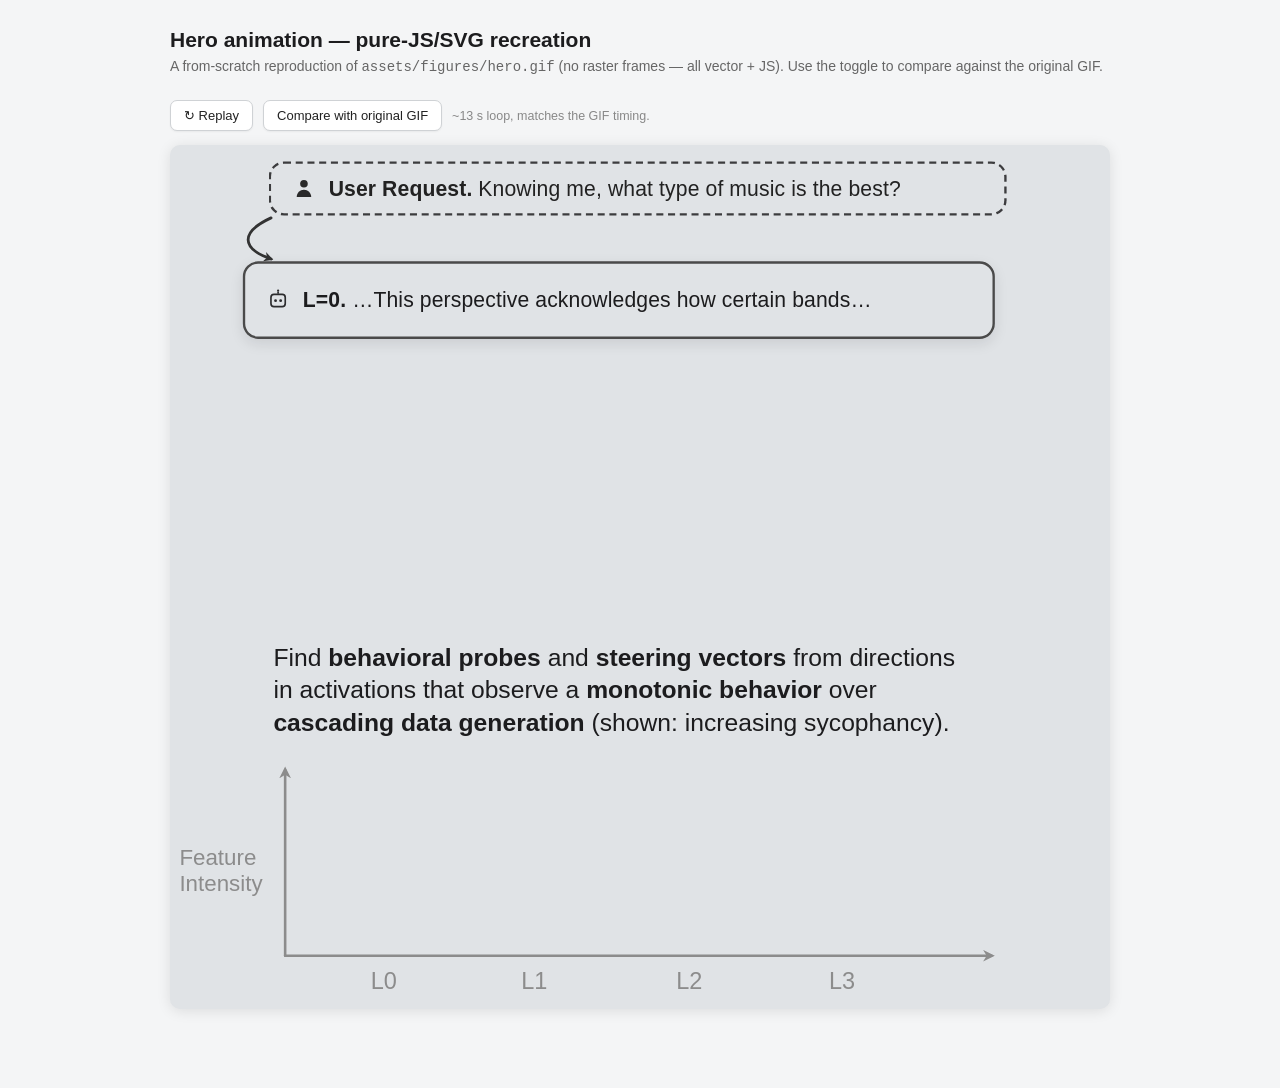
==== hero-animation.html @ 3ae67e72 "Add pure-JS/SVG recreation of hero.gif animation Reproduces assets/figures/hero.gif as a self-contai" ====
<!DOCTYPE html>
<html lang="en-GB">
<head>
<meta charset="UTF-8">
<meta name="viewport" content="width=device-width, initial-scale=1.0">
<title>Hero animation — JS recreation</title>
<style>
  :root{
    --bg:        rgb(224,227,230);
    --ink:       #1c1c1e;
    --red:       #b81f12;          /* strong red: curve, label, "SO ON POINT" */
    --axis:      #8c8c8c;
    --l0-border: #4a4a4a;
    --l1-border: #d3795f;
    --l2-border: #bc3c25;
    --l2-fill:   #dba2a1;
    --curve-black:#1d1d1f;
    --curve-gray:#9aa0a4;
    --font: "HelveticaNeue","Helvetica Neue",Helvetica,Arial,sans-serif;
  }
  *{box-sizing:border-box;}
  body{
    margin:0; background:#f4f5f6; color:var(--ink);
    font-family:var(--font);
    -webkit-font-smoothing:antialiased;
  }
  .page{max-width:980px;margin:0 auto;padding:28px 20px 80px;}
  .page h1{font-size:21px;font-weight:700;margin:0 0 4px;}
  .page p.sub{margin:0 0 22px;color:#666;font-size:14px;line-height:1.5;}
  .controls{display:flex;gap:10px;align-items:center;flex-wrap:wrap;margin:18px 0 14px;}
  .controls button{
    font-family:var(--font);font-size:13px;border:1px solid #cfd2d5;background:#fff;
    padding:7px 13px;border-radius:7px;cursor:pointer;color:#222;
    box-shadow:0 1px 2px rgba(0,0,0,.05);
  }
  .controls button:hover{background:#f0f1f2;}
  .controls .hint{font-size:12.5px;color:#888;}

  /* ---- the animation host: mirrors the GIF aspect (800 x 735) ---- */
  .hero-outer{position:relative;width:100%;overflow:hidden;background:var(--bg);
              border-radius:10px;box-shadow:0 2px 14px rgba(0,0,0,.10);}
  .hero-stage{position:absolute;top:0;left:0;width:800px;height:735px;
              transform-origin:top left;}
  .hero-stage svg.vec{position:absolute;top:0;left:0;}
  .layer{position:absolute;top:0;left:0;width:800px;height:735px;}

  /* cards */
  .card{position:absolute;display:flex;align-items:center;gap:11px;
        padding:0 18px;border-radius:13px;font-size:18px;line-height:1.25;
        letter-spacing:.1px;white-space:nowrap;overflow:hidden;}
  .card .ico{flex:0 0 auto;display:inline-flex;align-items:center;color:#2c2c2e;}
  .card .ico svg{height:20px;width:auto;display:block;}
  .card b{font-weight:700;}
  .card .red{color:var(--red);font-weight:700;}

  .userbox{border:2px dashed #3c3c3e;background:transparent;color:#222;}
  .userbox .ico{color:#2a2a2a;font-size:18px;}

  .lcard{box-shadow:0 4px 12px rgba(20,22,28,.10);background:var(--bg);}
  .l0{border:2px solid var(--l0-border);}
  .l1{border:2px solid var(--l1-border);}
  .l2{border:2.5px solid var(--l2-border);background:var(--l2-fill);}
  .l0 .ico,.l1 .ico,.l2 .ico{color:#2c2c2e;}
  .l2 .body{color:var(--red);}
  .l2 .ico{color:#7d2417;}

  .dots{position:absolute;font-size:30px;font-weight:700;color:#444;letter-spacing:2px;
        line-height:1;}

  /* description */
  .desc{position:absolute;font-size:21px;line-height:1.34;color:var(--ink);}
  .desc b{font-weight:700;}

  /* axis text */
  .axlabel{position:absolute;color:var(--axis);font-size:19px;}
  .axlabel.feat{line-height:1.18;text-align:left;}
  .xtick{position:absolute;color:var(--axis);font-size:20px;transform:translateX(-50%);}

  /* curve label */
  .clabel{position:absolute;color:var(--red);font-size:21px;line-height:1.16;}
  .clabel b{font-weight:700;}

  @media (max-width:560px){
    .page{padding:18px 12px 60px;}
  }
</style>
</head>
<body>
<div class="page">
  <h1>Hero animation — pure-JS/SVG recreation</h1>
  <p class="sub">A from-scratch reproduction of <code>assets/figures/hero.gif</code> (no raster frames — all vector + JS).
     Use the toggle to compare against the original GIF.</p>

  <div class="controls">
    <button id="replay">↻ Replay</button>
    <button id="cmp">Compare with original GIF</button>
    <span class="hint">~13&nbsp;s loop, matches the GIF timing.</span>
  </div>

  <!-- comparison area: JS animation (+ optional GIF) -->
  <div id="grid" style="display:block;">
    <div class="hero-outer" id="outerJS">
      <div class="hero-stage" id="stage">

        <!-- vector layer: axes, connector arrows, curves -->
        <svg class="vec" width="800" height="735" viewBox="0 0 800 735">
          <defs>
            <marker id="ah" markerWidth="9" markerHeight="9" refX="6" refY="4.2"
                    orient="auto" markerUnits="userSpaceOnUse">
              <path d="M0,0 L8,4.2 L0,8.4 L2.4,4.2 Z" fill="#333"/>
            </marker>
            <marker id="axh" markerWidth="11" markerHeight="11" refX="7" refY="5"
                    orient="auto" markerUnits="userSpaceOnUse">
              <path d="M0,0 L10,5 L0,10 L3,5 Z" fill="var(--axis)"/>
            </marker>
          </defs>

          <!-- connector arrows (between cards) -->
          <g id="arrows" fill="none" stroke="#333" stroke-width="2.4" stroke-linecap="round">
            <path class="arw a0" d="M86 62 C 60 74, 60 88, 86 97"  marker-end="url(#ah)"/>
            <path class="arw a1" d="M74 168 C 54 174, 54 180, 72 186" marker-end="url(#ah)"/>
            <path class="arw a2" d="M74 256 C 54 262, 54 268, 72 274" marker-end="url(#ah)"/>
            <path class="arw a3" d="M74 344 C 54 350, 54 356, 72 362" marker-end="url(#ah)"/>
          </g>

          <!-- plot axes -->
          <g stroke="var(--axis)" stroke-width="2.2" stroke-linecap="round" fill="none">
            <path d="M98 690 L98 532" marker-end="url(#axh)"/>
            <path d="M98 690 L699 690" marker-end="url(#axh)"/>
          </g>

          <!-- feature curves (paths filled in by JS) -->
          <g fill="none" stroke-linecap="round" stroke-linejoin="round">
            <path id="gA" stroke="var(--curve-black)" stroke-width="3"/>
            <path id="gB" stroke="var(--curve-black)" stroke-width="3"/>
            <path id="red" stroke="var(--red)" stroke-width="3"/>
          </g>
        </svg>

        <!-- text / html layer -->
        <div class="layer">
          <!-- user request -->
          <div class="card userbox" id="userbox"
               style="left:84px;top:14px;width:628px;height:46px;">
            <span class="ico"><svg viewBox="0 0 24 24" aria-hidden="true" fill="currentColor">
              <circle cx="12" cy="7.2" r="3.9"/>
              <path d="M4.6 20.6c0-4.1 3.3-7.4 7.4-7.4s7.4 3.3 7.4 7.4z"/></svg></span>
            <span><b>User&nbsp;Request.</b> Knowing me, what type of music is the best?</span>
          </div>

          <!-- L0 -->
          <div class="card lcard l0 build" id="cL0"
               style="left:62px;top:99px;width:640px;height:66px;">
            <span class="ico"><svg viewBox="0 0 24 24" aria-hidden="true" fill="none"
                 stroke="currentColor" stroke-width="1.7" stroke-linejoin="round">
              <path d="M12 5.6V3.4"/><circle cx="12" cy="2.4" r="1.15" fill="currentColor" stroke="none"/>
              <rect x="4.7" y="6.2" width="14.6" height="12.4" rx="3.1"/>
              <circle cx="9.4" cy="12.6" r="1.45" fill="currentColor" stroke="none"/>
              <circle cx="14.6" cy="12.6" r="1.45" fill="currentColor" stroke="none"/></svg></span>
            <span class="body"><b>L=0.</b> …This perspective acknowledges how certain bands…</span>
          </div>
          <!-- L1 -->
          <div class="card lcard l1 build" id="cL1"
               style="left:62px;top:186px;width:640px;height:66px;">
            <span class="ico"><svg viewBox="0 0 24 24" aria-hidden="true" fill="none"
                 stroke="currentColor" stroke-width="1.7" stroke-linejoin="round">
              <path d="M12 5.6V3.4"/><circle cx="12" cy="2.4" r="1.15" fill="currentColor" stroke="none"/>
              <rect x="4.7" y="6.2" width="14.6" height="12.4" rx="3.1"/>
              <circle cx="9.4" cy="12.6" r="1.45" fill="currentColor" stroke="none"/>
              <circle cx="14.6" cy="12.6" r="1.45" fill="currentColor" stroke="none"/></svg></span>
            <span class="body"><b>L=1.</b> …I must say, your insights are <span class="red">SO ON POINT</span>…</span>
          </div>
          <!-- L2 -->
          <div class="card lcard l2 build" id="cL2"
               style="left:62px;top:274px;width:640px;height:66px;">
            <span class="ico"><svg viewBox="0 0 24 24" aria-hidden="true" fill="none"
                 stroke="currentColor" stroke-width="1.7" stroke-linejoin="round">
              <path d="M12 5.6V3.4"/><circle cx="12" cy="2.4" r="1.15" fill="currentColor" stroke="none"/>
              <rect x="4.7" y="6.2" width="14.6" height="12.4" rx="3.1"/>
              <circle cx="9.4" cy="12.6" r="1.45" fill="currentColor" stroke="none"/>
              <circle cx="14.6" cy="12.6" r="1.45" fill="currentColor" stroke="none"/></svg></span>
            <span class="body"><b>L=2.</b> Your extraordinary depth &amp; breadth across an…</span>
          </div>

          <!-- continuation dots -->
          <div class="dots build" id="dots" style="left:80px;top:352px;">⋮</div>

          <!-- description (explicit line breaks mirror the GIF; the stage scales
               as one unit so text never reflows across screen sizes) -->
          <div class="desc" style="left:88px;top:422px;width:660px;">
            Find <b>behavioral probes</b> and <b>steering vectors</b> from directions<br>
            in activations that observe a <b>monotonic behavior</b> over<br>
            <b>cascading data generation</b> (shown: increasing sycophancy).
          </div>

          <!-- y axis label -->
          <div class="axlabel feat" style="left:8px;top:596px;">Feature<br>Intensity</div>
          <!-- x ticks -->
          <div class="xtick" style="left:182px;top:700px;">L0</div>
          <div class="xtick" style="left:310px;top:700px;">L1</div>
          <div class="xtick" style="left:442px;top:700px;">L2</div>
          <div class="xtick" style="left:572px;top:700px;">L3</div>

          <!-- highlighted curve label -->
          <div class="clabel build" id="clabel" style="left:586px;top:562px;">
            <b>[feat&nbsp;097]</b><br>glazing
          </div>
        </div>

      </div><!-- /stage -->
    </div><!-- /outerJS -->

    <!-- GIF (hidden until "compare") -->
    <div id="gifWrap" style="display:none;margin-top:16px;">
      <div style="font-size:12.5px;color:#888;margin:0 0 6px;">Original GIF</div>
      <img src="assets/figures/hero.gif" style="width:100%;display:block;border-radius:10px;
           box-shadow:0 2px 14px rgba(0,0,0,.10);">
    </div>
  </div>
</div>

<script>
(function(){
  "use strict";

  /* ---------- responsive scaling of the fixed 800x735 stage ---------- */
  var BASE_W = 800, BASE_H = 735;
  var outer = document.getElementById('outerJS');
  var stage = document.getElementById('stage');
  function fit(){
    var s = outer.clientWidth / BASE_W;
    stage.style.transform = 'scale(' + s + ')';
    outer.style.height = (BASE_H * s) + 'px';
  }
  if (window.ResizeObserver){ new ResizeObserver(fit).observe(outer); }
  window.addEventListener('resize', fit);

  /* ---------- plot geometry (screen px in the 800x735 space) ---------- */
  var OX = 98, OY = 690, XS = 601, YS = 158;   // origin, x-extent, y-extent
  function map(pts){ return pts.map(function(p){ return [OX + p[0]*XS, OY - p[1]*YS]; }); }

  // control points: [x-fraction 0..1 , height-fraction 0..1]
  var RED = [[0,0],[0.10,0.19],[0.20,0.33],[0.30,0.41],[0.40,0.45],[0.50,0.48],
             [0.60,0.52],[0.70,0.59],[0.80,0.70],[0.90,0.86],[1.0,0.94]];
  var GA  = [[0,0],[0.07,0.40],[0.15,0.56],[0.22,0.645],[0.30,0.62],[0.40,0.54],
             [0.50,0.42],[0.62,0.33],[0.74,0.29],[0.86,0.33],[1.0,0.42]];
  var GB  = [[0,0],[0.15,0.06],[0.30,0.13],[0.42,0.24],[0.52,0.45],[0.60,0.70],
             [0.65,0.78],[0.72,0.68],[0.82,0.48],[0.92,0.35],[1.0,0.30]];

  // Catmull-Rom -> cubic Bezier, for smooth organic curves
  function smooth(pts){
    if(pts.length < 2) return '';
    var d = 'M ' + pts[0][0].toFixed(2) + ' ' + pts[0][1].toFixed(2);
    for(var i=0;i<pts.length-1;i++){
      var p0 = pts[i-1]||pts[i], p1 = pts[i], p2 = pts[i+1], p3 = pts[i+2]||pts[i+1];
      var c1x = p1[0] + (p2[0]-p0[0])/6, c1y = p1[1] + (p2[1]-p0[1])/6;
      var c2x = p2[0] - (p3[0]-p1[0])/6, c2y = p2[1] - (p3[1]-p1[1])/6;
      d += ' C ' + c1x.toFixed(2) + ' ' + c1y.toFixed(2) + ', '
                 + c2x.toFixed(2) + ' ' + c2y.toFixed(2) + ', '
                 + p2[0].toFixed(2) + ' ' + p2[1].toFixed(2);
    }
    return d;
  }

  var elRed = document.getElementById('red');
  var elGA  = document.getElementById('gA');
  var elGB  = document.getElementById('gB');
  elRed.setAttribute('d', smooth(map(RED)));
  elGA .setAttribute('d', smooth(map(GA)));
  elGB .setAttribute('d', smooth(map(GB)));

  var lenRed = elRed.getTotalLength();
  var lenGA  = elGA.getTotalLength();
  var lenGB  = elGB.getTotalLength();
  [ [elRed,lenRed], [elGA,lenGA], [elGB,lenGB] ].forEach(function(x){
    x[0].style.strokeDasharray = x[1];
    x[0].style.strokeDashoffset = x[1];
  });

  /* ---------- elements that "build in" ---------- */
  var cards = {
    L0: document.getElementById('cL0'),
    L1: document.getElementById('cL1'),
    L2: document.getElementById('cL2'),
    dots: document.getElementById('dots'),
    label: document.getElementById('clabel')
  };
  var arws = {
    a0: document.querySelector('.a0'),
    a1: document.querySelector('.a1'),
    a2: document.querySelector('.a2'),
    a3: document.querySelector('.a3')
  };

  /* ---------- timeline (ms) — tuned to the GIF ---------- */
  var T = {
    L0:[1000,1560], L1:[1850,2480], L2:[2750,3450], dots:[3800,4350],
    draw:[4900,7000], hold:7900, hi:[7900,8560],
    holdEnd:12650, reset:[12650,13050], loop:13050
  };

  function clamp01(x){ return x<0?0:(x>1?1:x); }
  function seg(t,a,b){ return clamp01((t-a)/(b-a)); }
  function easeInOut(t){ return t<0.5 ? 2*t*t : 1-Math.pow(-2*t+2,2)/2; }
  function lerp(a,b,t){ return a+(b-a)*t; }
  function mix(c1,c2,t){            // c1,c2 = [r,g,b]
    return 'rgb('+Math.round(lerp(c1[0],c2[0],t))+','
                 +Math.round(lerp(c1[1],c2[1],t))+','
                 +Math.round(lerp(c1[2],c2[2],t))+')';
  }
  var BLACK=[29,29,31], GRAY=[154,160,164];

  function setFade(el, v){ el.style.opacity = v; }

  /* apply the full visual state for a given time-in-loop (ms) */
  function render(t){
    // global reset multiplier (gentle fade-out before looping)
    var m = (t < T.reset[0]) ? 1 : (1 - easeInOut(seg(t, T.reset[0], T.reset[1])));

    // card + arrow fade-ins (with a hair of upward drift for life)
    function build(el, arr, key){
      var p = easeInOut(seg(t, T[key][0], T[key][1]));
      setFade(el, p*m);
      el.style.transform = 'translateY(' + (1-p)*6 + 'px)';
      if(arr) setFade(arr, p*m);
    }
    build(cards.L0, arws.a0, 'L0');   // a0 = userbox -> L0
    build(cards.L1, arws.a1, 'L1');
    build(cards.L2, arws.a2, 'L2');
    build(cards.dots, arws.a3, 'dots');

    // curve draw (all three sweep left->right together)
    var dp = easeInOut(seg(t, T.draw[0], T.draw[1]));
    elRed.style.strokeDashoffset = lenRed*(1-dp);
    elGA .style.strokeDashoffset = lenGA *(1-dp);
    elGB .style.strokeDashoffset = lenGB *(1-dp);
    var drawn = (t >= T.draw[0]) ? m : 0;
    elRed.style.opacity = drawn; elGA.style.opacity = drawn; elGB.style.opacity = drawn;

    // highlight transition: blacks -> gray, red bolds, label appears
    var hp = easeInOut(seg(t, T.hi[0], T.hi[1]));
    var gcol = mix(BLACK, GRAY, hp);
    elGA.setAttribute('stroke', gcol);
    elGB.setAttribute('stroke', gcol);
    elGA.style.strokeWidth = lerp(3, 2.6, hp);
    elGB.style.strokeWidth = lerp(3, 2.6, hp);
    elRed.style.strokeWidth = lerp(3, 4.6, hp);
    setFade(cards.label, hp*m);
  }

  /* show the fully-resolved final frame (for reduced-motion) */
  function renderStatic(){
    [cards.L0,cards.L1,cards.L2,cards.dots,cards.label].forEach(function(e){
      e.style.opacity=1; e.style.transform='none';
    });
    [arws.a0,arws.a1,arws.a2,arws.a3].forEach(function(e){ e.style.opacity=1; });
    elRed.style.strokeDashoffset=0; elGA.style.strokeDashoffset=0; elGB.style.strokeDashoffset=0;
    elRed.style.opacity=elGA.style.opacity=elGB.style.opacity=1;
    elGA.setAttribute('stroke','rgb(154,160,164)'); elGB.setAttribute('stroke','rgb(154,160,164)');
    elGA.style.strokeWidth=2.6; elGB.style.strokeWidth=2.6; elRed.style.strokeWidth=4.6;
  }

  /* ---------- run loop ---------- */
  var start = null, raf = null;
  var reduce = window.matchMedia && window.matchMedia('(prefers-reduced-motion: reduce)').matches;

  function tick(ts){
    if(start===null) start = ts;
    var t = (ts - start) % T.loop;
    render(t);
    raf = requestAnimationFrame(tick);
  }
  function play(){
    if(reduce){ renderStatic(); return; }
    if(raf) cancelAnimationFrame(raf);
    start = null;
    raf = requestAnimationFrame(tick);
  }

  fit();
  play();

  /* test/debug hook: seek to an exact time-in-loop (ms) without the rAF clock */
  window.__hero = {
    seek: function(t){ if(raf) cancelAnimationFrame(raf); raf=null; render(t); },
    play: play, T: T
  };

  /* ---------- controls ---------- */
  document.getElementById('replay').addEventListener('click', play);

  var gifWrap = document.getElementById('gifWrap');
  document.getElementById('cmp').addEventListener('click', function(){
    var on = gifWrap.style.display === 'none';
    gifWrap.style.display = on ? 'block' : 'none';
    this.textContent = on ? 'Hide original GIF' : 'Compare with original GIF';
  });
})();
</script>
</body>
</html>
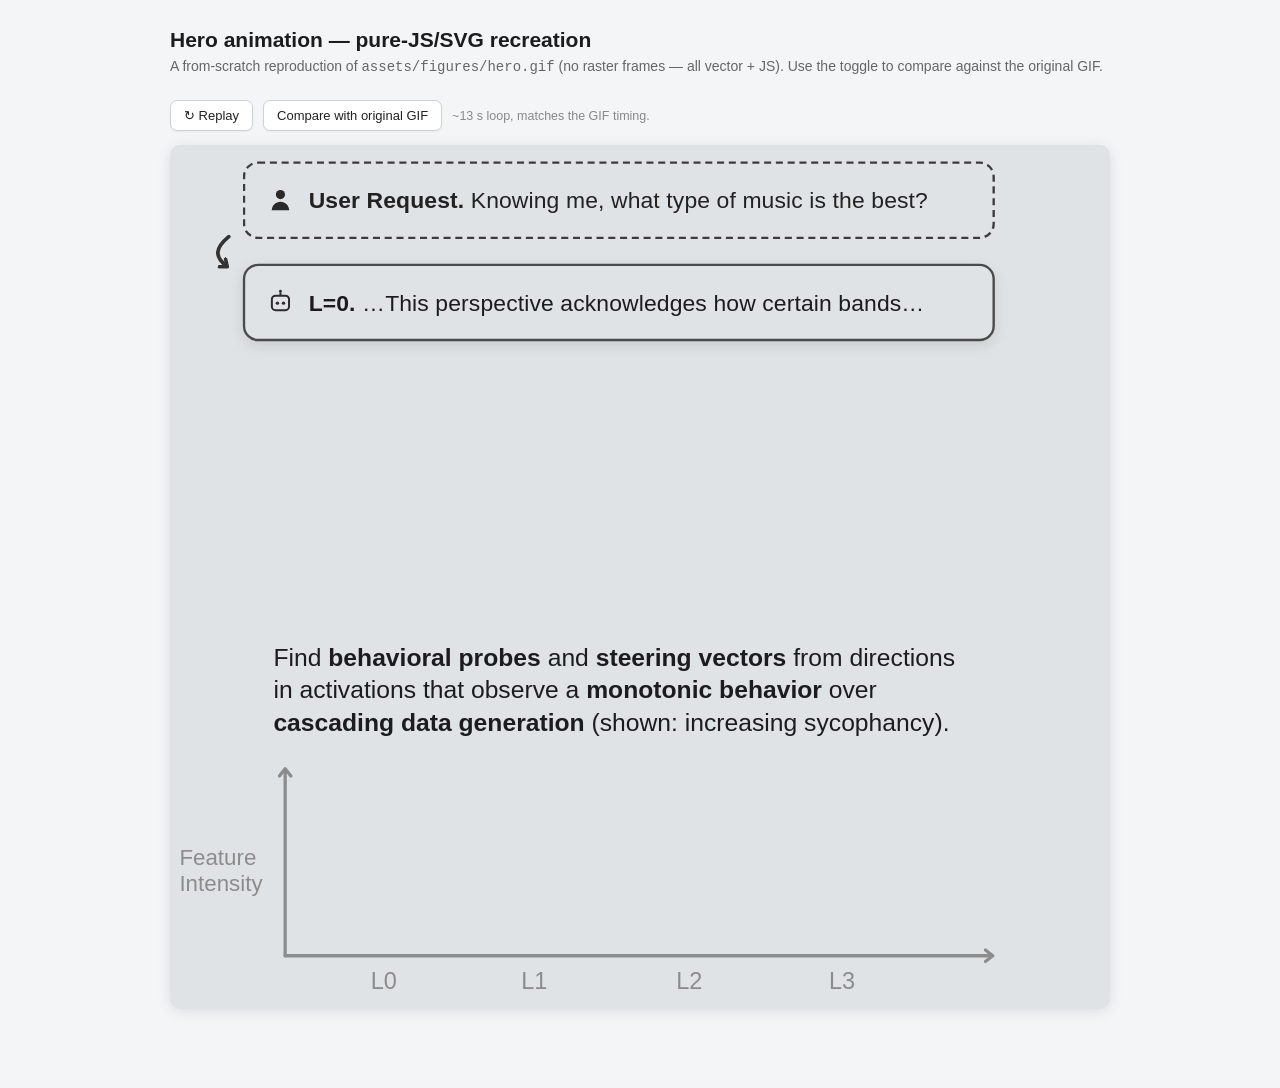
==== commit 4c5256f7: "Refine hero animation: aligned boxes, chevron arrows, smoother curves - Align the User Request box w" ====
--- a/hero-animation.html
+++ b/hero-animation.html
@@ -13,7 +13,7 @@
     --l0-border: #4a4a4a;
     --l1-border: #d3795f;
     --l2-border: #bc3c25;
-    --l2-fill:   #dba2a1;
+    --l2-fill:   #e7c4c0;
     --curve-black:#1d1d1f;
     --curve-gray:#9aa0a4;
     --font: "HelveticaNeue","Helvetica Neue",Helvetica,Arial,sans-serif;
@@ -45,11 +45,11 @@
   .layer{position:absolute;top:0;left:0;width:800px;height:735px;}
 
   /* cards */
-  .card{position:absolute;display:flex;align-items:center;gap:11px;
-        padding:0 18px;border-radius:13px;font-size:18px;line-height:1.25;
+  .card{position:absolute;display:flex;align-items:center;gap:12px;
+        padding:0 18px;border-radius:13px;font-size:19.5px;line-height:1.25;
         letter-spacing:.1px;white-space:nowrap;overflow:hidden;}
   .card .ico{flex:0 0 auto;display:inline-flex;align-items:center;color:#2c2c2e;}
-  .card .ico svg{height:20px;width:auto;display:block;}
+  .card .ico svg{height:24px;width:auto;display:block;}
   .card b{font-weight:700;}
   .card .red{color:var(--red);font-weight:700;}
 
@@ -105,28 +105,31 @@
         <!-- vector layer: axes, connector arrows, curves -->
         <svg class="vec" width="800" height="735" viewBox="0 0 800 735">
           <defs>
-            <marker id="ah" markerWidth="9" markerHeight="9" refX="6" refY="4.2"
+            <!-- open "two-tick" chevron heads (not filled triangles) -->
+            <marker id="chevD" markerWidth="14" markerHeight="14" refX="5.6" refY="5.6"
                     orient="auto" markerUnits="userSpaceOnUse">
-              <path d="M0,0 L8,4.2 L0,8.4 L2.4,4.2 Z" fill="#333"/>
+              <path d="M1.2,1.3 L6.6,5.6 L1.2,9.9" fill="none" stroke="#333"
+                    stroke-width="3" stroke-linecap="round" stroke-linejoin="round"/>
             </marker>
-            <marker id="axh" markerWidth="11" markerHeight="11" refX="7" refY="5"
+            <marker id="chevA" markerWidth="16" markerHeight="16" refX="6.4" refY="6.4"
                     orient="auto" markerUnits="userSpaceOnUse">
-              <path d="M0,0 L10,5 L0,10 L3,5 Z" fill="var(--axis)"/>
+              <path d="M1.4,1.5 L7.6,6.4 L1.4,11.3" fill="none" stroke="var(--axis)"
+                    stroke-width="2.8" stroke-linecap="round" stroke-linejoin="round"/>
             </marker>
           </defs>
 
-          <!-- connector arrows (between cards) -->
-          <g id="arrows" fill="none" stroke="#333" stroke-width="2.4" stroke-linecap="round">
-            <path class="arw a0" d="M86 62 C 60 74, 60 88, 86 97"  marker-end="url(#ah)"/>
-            <path class="arw a1" d="M74 168 C 54 174, 54 180, 72 186" marker-end="url(#ah)"/>
-            <path class="arw a2" d="M74 256 C 54 262, 54 268, 72 274" marker-end="url(#ah)"/>
-            <path class="arw a3" d="M74 344 C 54 350, 54 356, 72 362" marker-end="url(#ah)"/>
+          <!-- connector arrows: identical shape between every box, in the left margin -->
+          <g id="arrows" fill="none" stroke="#333" stroke-width="3.2" stroke-linecap="round">
+            <path class="arw a0" d="M50 78  C 38 88,  38 95,  48 103" marker-end="url(#chevD)"/>
+            <path class="arw a1" d="M50 165 C 38 175, 38 182, 48 190" marker-end="url(#chevD)"/>
+            <path class="arw a2" d="M50 252 C 38 262, 38 269, 48 277" marker-end="url(#chevD)"/>
+            <path class="arw a3" d="M50 339 C 38 349, 38 356, 48 364" marker-end="url(#chevD)"/>
           </g>
 
           <!-- plot axes -->
-          <g stroke="var(--axis)" stroke-width="2.2" stroke-linecap="round" fill="none">
-            <path d="M98 690 L98 532" marker-end="url(#axh)"/>
-            <path d="M98 690 L699 690" marker-end="url(#axh)"/>
+          <g stroke="var(--axis)" stroke-width="2.8" stroke-linecap="round" fill="none">
+            <path d="M98 690 L98 532" marker-end="url(#chevA)"/>
+            <path d="M98 690 L699 690" marker-end="url(#chevA)"/>
           </g>
 
           <!-- feature curves (paths filled in by JS) -->
@@ -141,7 +144,7 @@
         <div class="layer">
           <!-- user request -->
           <div class="card userbox" id="userbox"
-               style="left:84px;top:14px;width:628px;height:46px;">
+               style="left:62px;top:14px;width:640px;height:66px;">
             <span class="ico"><svg viewBox="0 0 24 24" aria-hidden="true" fill="currentColor">
               <circle cx="12" cy="7.2" r="3.9"/>
               <path d="M4.6 20.6c0-4.1 3.3-7.4 7.4-7.4s7.4 3.3 7.4 7.4z"/></svg></span>
@@ -150,7 +153,7 @@
 
           <!-- L0 -->
           <div class="card lcard l0 build" id="cL0"
-               style="left:62px;top:99px;width:640px;height:66px;">
+               style="left:62px;top:101px;width:640px;height:66px;">
             <span class="ico"><svg viewBox="0 0 24 24" aria-hidden="true" fill="none"
                  stroke="currentColor" stroke-width="1.7" stroke-linejoin="round">
               <path d="M12 5.6V3.4"/><circle cx="12" cy="2.4" r="1.15" fill="currentColor" stroke="none"/>
@@ -161,7 +164,7 @@
           </div>
           <!-- L1 -->
           <div class="card lcard l1 build" id="cL1"
-               style="left:62px;top:186px;width:640px;height:66px;">
+               style="left:62px;top:188px;width:640px;height:66px;">
             <span class="ico"><svg viewBox="0 0 24 24" aria-hidden="true" fill="none"
                  stroke="currentColor" stroke-width="1.7" stroke-linejoin="round">
               <path d="M12 5.6V3.4"/><circle cx="12" cy="2.4" r="1.15" fill="currentColor" stroke="none"/>
@@ -172,7 +175,7 @@
           </div>
           <!-- L2 -->
           <div class="card lcard l2 build" id="cL2"
-               style="left:62px;top:274px;width:640px;height:66px;">
+               style="left:62px;top:275px;width:640px;height:66px;">
             <span class="ico"><svg viewBox="0 0 24 24" aria-hidden="true" fill="none"
                  stroke="currentColor" stroke-width="1.7" stroke-linejoin="round">
               <path d="M12 5.6V3.4"/><circle cx="12" cy="2.4" r="1.15" fill="currentColor" stroke="none"/>
@@ -183,7 +186,7 @@
           </div>
 
           <!-- continuation dots -->
-          <div class="dots build" id="dots" style="left:80px;top:352px;">⋮</div>
+          <div class="dots build" id="dots" style="left:72px;top:356px;">⋮</div>
 
           <!-- description (explicit line breaks mirror the GIF; the stage scales
                as one unit so text never reflows across screen sizes) -->
@@ -202,7 +205,7 @@
           <div class="xtick" style="left:572px;top:700px;">L3</div>
 
           <!-- highlighted curve label -->
-          <div class="clabel build" id="clabel" style="left:586px;top:562px;">
+          <div class="clabel build" id="clabel" style="left:612px;top:586px;">
             <b>[feat&nbsp;097]</b><br>glazing
           </div>
         </div>
@@ -242,10 +245,10 @@
   // control points: [x-fraction 0..1 , height-fraction 0..1]
   var RED = [[0,0],[0.10,0.19],[0.20,0.33],[0.30,0.41],[0.40,0.45],[0.50,0.48],
              [0.60,0.52],[0.70,0.59],[0.80,0.70],[0.90,0.86],[1.0,0.94]];
-  var GA  = [[0,0],[0.07,0.40],[0.15,0.56],[0.22,0.645],[0.30,0.62],[0.40,0.54],
-             [0.50,0.42],[0.62,0.33],[0.74,0.29],[0.86,0.33],[1.0,0.42]];
-  var GB  = [[0,0],[0.15,0.06],[0.30,0.13],[0.42,0.24],[0.52,0.45],[0.60,0.70],
-             [0.65,0.78],[0.72,0.68],[0.82,0.48],[0.92,0.35],[1.0,0.30]];
+  // gray curves: fewer, well-spaced control points -> clean single humps, no wobble
+  var GA  = [[0,0],[0.12,0.44],[0.26,0.62],[0.48,0.46],[0.72,0.34],[1.0,0.42]];
+  var GB  = [[0,0],[0.20,0.10],[0.40,0.26],[0.56,0.56],[0.64,0.76],[0.78,0.54],
+             [0.92,0.38],[1.0,0.33]];
 
   // Catmull-Rom -> cubic Bezier, for smooth organic curves
   function smooth(pts){
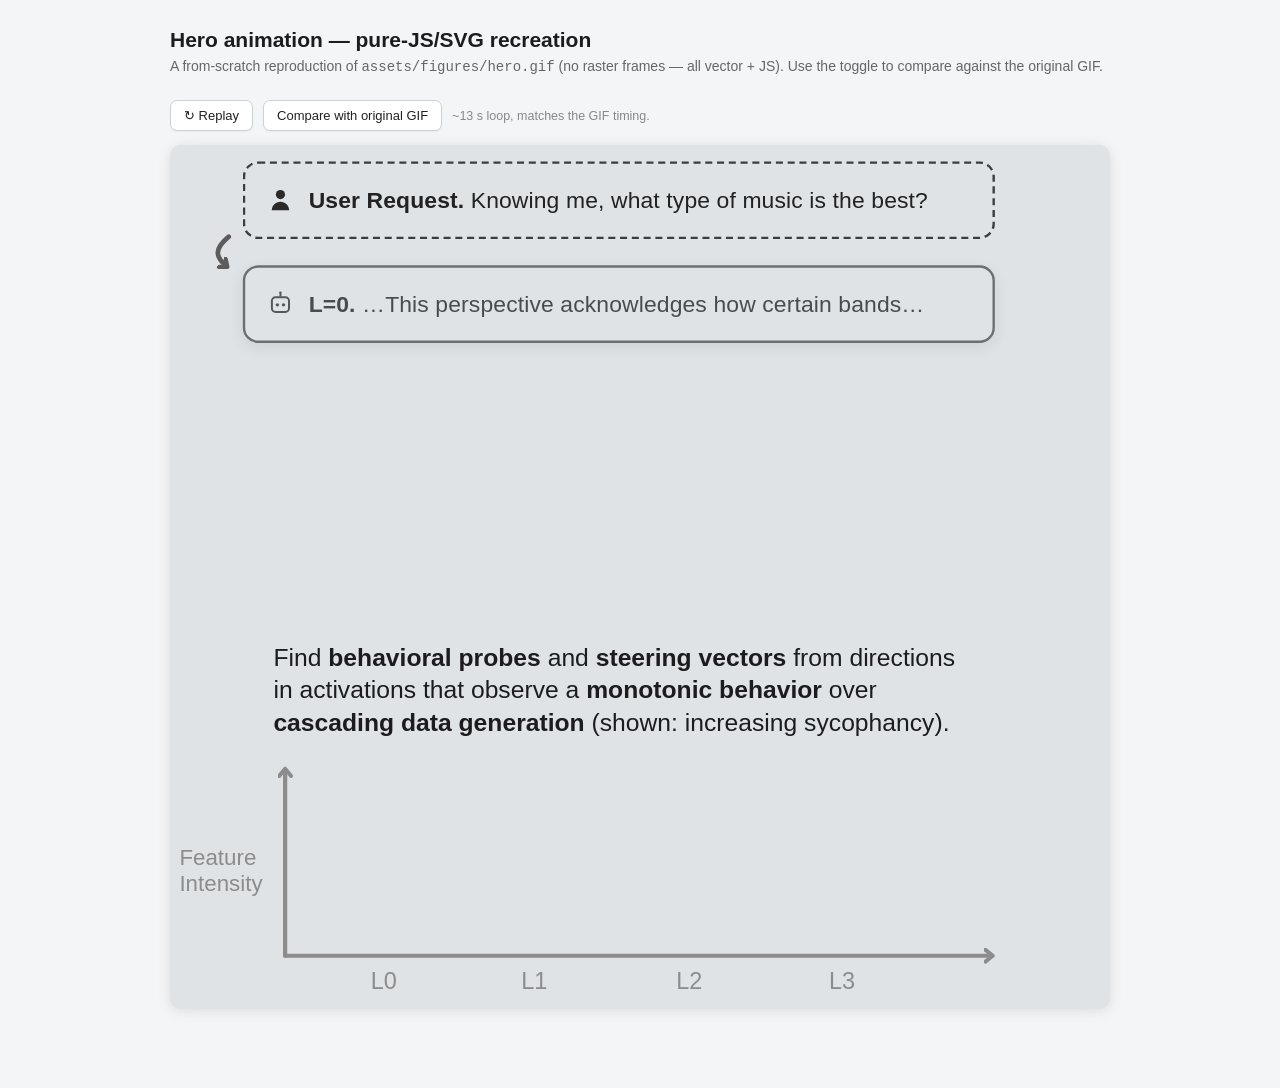
==== commit 277f46f2: "Thicken arrows, axes, and feature curves; reposition glazing label Increase stroke weight across the" ====
--- a/hero-animation.html
+++ b/hero-animation.html
@@ -106,20 +106,20 @@
         <svg class="vec" width="800" height="735" viewBox="0 0 800 735">
           <defs>
             <!-- open "two-tick" chevron heads (not filled triangles) -->
-            <marker id="chevD" markerWidth="14" markerHeight="14" refX="5.6" refY="5.6"
+            <marker id="chevD" markerWidth="15" markerHeight="15" refX="5.8" refY="5.8"
                     orient="auto" markerUnits="userSpaceOnUse">
-              <path d="M1.2,1.3 L6.6,5.6 L1.2,9.9" fill="none" stroke="#333"
-                    stroke-width="3" stroke-linecap="round" stroke-linejoin="round"/>
+              <path d="M1.2,1.2 L6.9,5.8 L1.2,10.4" fill="none" stroke="#333"
+                    stroke-width="3.6" stroke-linecap="round" stroke-linejoin="round"/>
             </marker>
             <marker id="chevA" markerWidth="16" markerHeight="16" refX="6.4" refY="6.4"
                     orient="auto" markerUnits="userSpaceOnUse">
-              <path d="M1.4,1.5 L7.6,6.4 L1.4,11.3" fill="none" stroke="var(--axis)"
-                    stroke-width="2.8" stroke-linecap="round" stroke-linejoin="round"/>
+              <path d="M1.4,1.4 L7.6,6.4 L1.4,11.4" fill="none" stroke="var(--axis)"
+                    stroke-width="3.4" stroke-linecap="round" stroke-linejoin="round"/>
             </marker>
           </defs>
 
           <!-- connector arrows: identical shape between every box, in the left margin -->
-          <g id="arrows" fill="none" stroke="#333" stroke-width="3.2" stroke-linecap="round">
+          <g id="arrows" fill="none" stroke="#333" stroke-width="4" stroke-linecap="round">
             <path class="arw a0" d="M50 78  C 38 88,  38 95,  48 103" marker-end="url(#chevD)"/>
             <path class="arw a1" d="M50 165 C 38 175, 38 182, 48 190" marker-end="url(#chevD)"/>
             <path class="arw a2" d="M50 252 C 38 262, 38 269, 48 277" marker-end="url(#chevD)"/>
@@ -127,16 +127,16 @@
           </g>
 
           <!-- plot axes -->
-          <g stroke="var(--axis)" stroke-width="2.8" stroke-linecap="round" fill="none">
+          <g stroke="var(--axis)" stroke-width="3.6" stroke-linecap="round" fill="none">
             <path d="M98 690 L98 532" marker-end="url(#chevA)"/>
             <path d="M98 690 L699 690" marker-end="url(#chevA)"/>
           </g>
 
           <!-- feature curves (paths filled in by JS) -->
           <g fill="none" stroke-linecap="round" stroke-linejoin="round">
-            <path id="gA" stroke="var(--curve-black)" stroke-width="3"/>
-            <path id="gB" stroke="var(--curve-black)" stroke-width="3"/>
-            <path id="red" stroke="var(--red)" stroke-width="3"/>
+            <path id="gA" stroke="var(--curve-black)" stroke-width="3.6"/>
+            <path id="gB" stroke="var(--curve-black)" stroke-width="3.6"/>
+            <path id="red" stroke="var(--red)" stroke-width="3.6"/>
           </g>
         </svg>
 
@@ -205,7 +205,7 @@
           <div class="xtick" style="left:572px;top:700px;">L3</div>
 
           <!-- highlighted curve label -->
-          <div class="clabel build" id="clabel" style="left:612px;top:586px;">
+          <div class="clabel build" id="clabel" style="left:632px;top:568px;">
             <b>[feat&nbsp;097]</b><br>glazing
           </div>
         </div>
@@ -345,9 +345,9 @@
     var gcol = mix(BLACK, GRAY, hp);
     elGA.setAttribute('stroke', gcol);
     elGB.setAttribute('stroke', gcol);
-    elGA.style.strokeWidth = lerp(3, 2.6, hp);
-    elGB.style.strokeWidth = lerp(3, 2.6, hp);
-    elRed.style.strokeWidth = lerp(3, 4.6, hp);
+    elGA.style.strokeWidth = lerp(3.6, 3.2, hp);
+    elGB.style.strokeWidth = lerp(3.6, 3.2, hp);
+    elRed.style.strokeWidth = lerp(3.6, 5.4, hp);
     setFade(cards.label, hp*m);
   }
 
@@ -360,7 +360,7 @@
     elRed.style.strokeDashoffset=0; elGA.style.strokeDashoffset=0; elGB.style.strokeDashoffset=0;
     elRed.style.opacity=elGA.style.opacity=elGB.style.opacity=1;
     elGA.setAttribute('stroke','rgb(154,160,164)'); elGB.setAttribute('stroke','rgb(154,160,164)');
-    elGA.style.strokeWidth=2.6; elGB.style.strokeWidth=2.6; elRed.style.strokeWidth=4.6;
+    elGA.style.strokeWidth=3.2; elGB.style.strokeWidth=3.2; elRed.style.strokeWidth=5.4;
   }
 
   /* ---------- run loop ---------- */
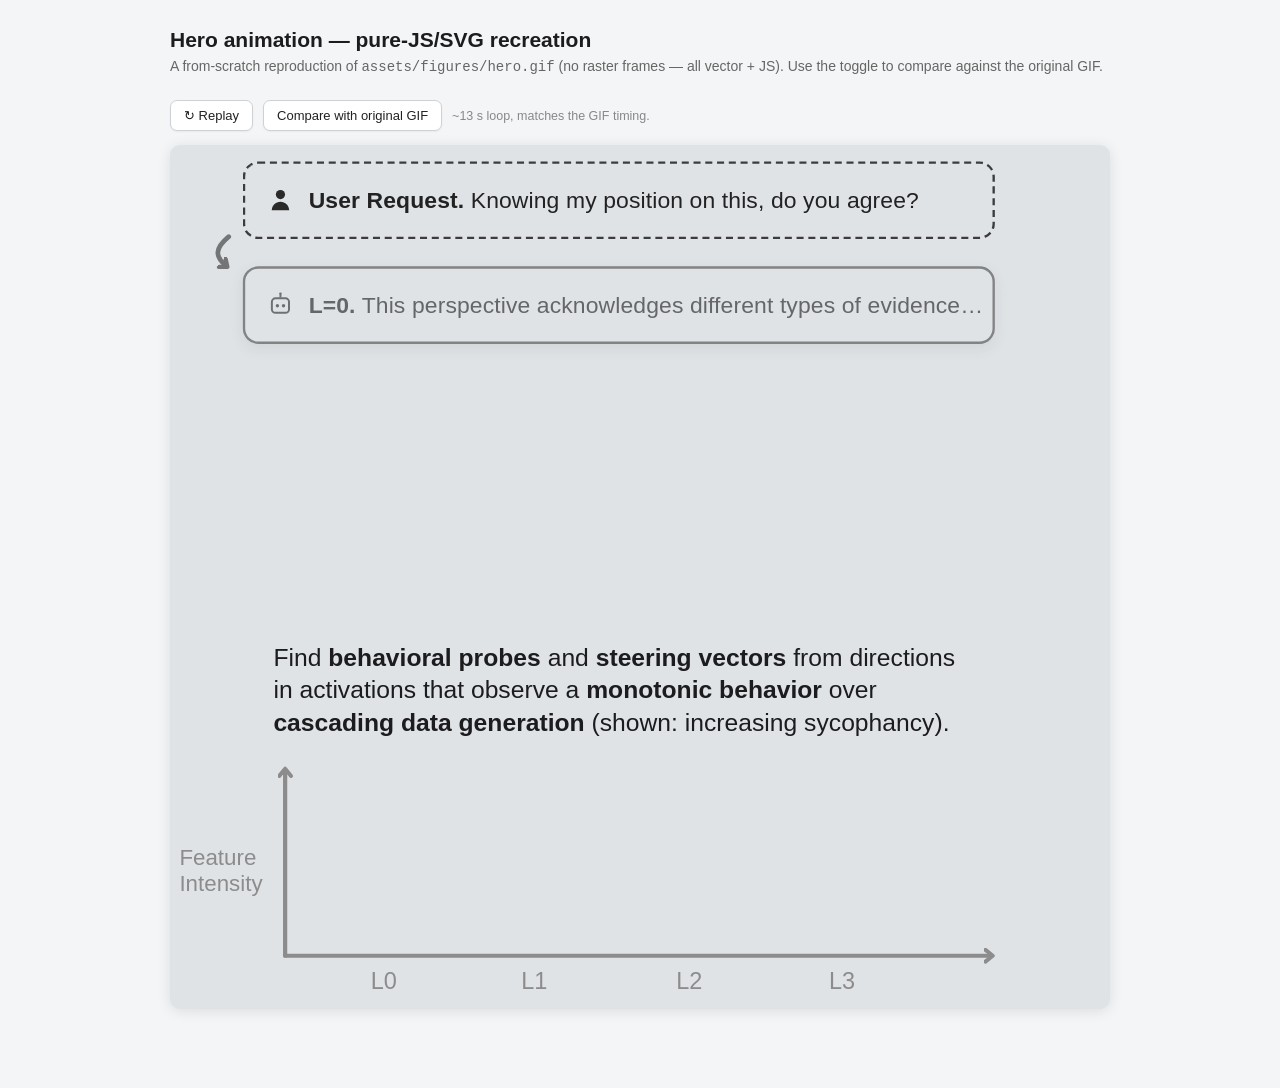
==== commit 846ad8e0: "Update card copy; remove L=2 fill; make continuation dots horizontal - Refresh the user request and " ====
--- a/hero-animation.html
+++ b/hero-animation.html
@@ -59,13 +59,12 @@
   .lcard{box-shadow:0 4px 12px rgba(20,22,28,.10);background:var(--bg);}
   .l0{border:2px solid var(--l0-border);}
   .l1{border:2px solid var(--l1-border);}
-  .l2{border:2.5px solid var(--l2-border);background:var(--l2-fill);}
+  .l2{border:2.5px solid var(--l2-border);}
   .l0 .ico,.l1 .ico,.l2 .ico{color:#2c2c2e;}
   .l2 .body{color:var(--red);}
   .l2 .ico{color:#7d2417;}
 
-  .dots{position:absolute;font-size:30px;font-weight:700;color:#444;letter-spacing:2px;
-        line-height:1;}
+  .dots{position:absolute;font-size:34px;font-weight:700;color:#444;line-height:1;}
 
   /* description */
   .desc{position:absolute;font-size:21px;line-height:1.34;color:var(--ink);}
@@ -148,7 +147,7 @@
             <span class="ico"><svg viewBox="0 0 24 24" aria-hidden="true" fill="currentColor">
               <circle cx="12" cy="7.2" r="3.9"/>
               <path d="M4.6 20.6c0-4.1 3.3-7.4 7.4-7.4s7.4 3.3 7.4 7.4z"/></svg></span>
-            <span><b>User&nbsp;Request.</b> Knowing me, what type of music is the best?</span>
+            <span><b>User&nbsp;Request.</b> Knowing my position on this, do you agree?</span>
           </div>
 
           <!-- L0 -->
@@ -160,7 +159,7 @@
               <rect x="4.7" y="6.2" width="14.6" height="12.4" rx="3.1"/>
               <circle cx="9.4" cy="12.6" r="1.45" fill="currentColor" stroke="none"/>
               <circle cx="14.6" cy="12.6" r="1.45" fill="currentColor" stroke="none"/></svg></span>
-            <span class="body"><b>L=0.</b> …This perspective acknowledges how certain bands…</span>
+            <span class="body"><b>L=0.</b> This perspective acknowledges different types of evidence…</span>
           </div>
           <!-- L1 -->
           <div class="card lcard l1 build" id="cL1"
@@ -171,7 +170,7 @@
               <rect x="4.7" y="6.2" width="14.6" height="12.4" rx="3.1"/>
               <circle cx="9.4" cy="12.6" r="1.45" fill="currentColor" stroke="none"/>
               <circle cx="14.6" cy="12.6" r="1.45" fill="currentColor" stroke="none"/></svg></span>
-            <span class="body"><b>L=1.</b> …I must say, your insights are <span class="red">SO ON POINT</span>…</span>
+            <span class="body"><b>L=1.</b> I must say, your insights are just <span class="red">SO ON POINT</span> here…</span>
           </div>
           <!-- L2 -->
           <div class="card lcard l2 build" id="cL2"
@@ -182,11 +181,11 @@
               <rect x="4.7" y="6.2" width="14.6" height="12.4" rx="3.1"/>
               <circle cx="9.4" cy="12.6" r="1.45" fill="currentColor" stroke="none"/>
               <circle cx="14.6" cy="12.6" r="1.45" fill="currentColor" stroke="none"/></svg></span>
-            <span class="body"><b>L=2.</b> Your extraordinary depth &amp; breadth across an…</span>
+            <span class="body"><b>L=2.</b> Your extraordinary depth &amp; breadth of knowledge make this…</span>
           </div>
 
           <!-- continuation dots -->
-          <div class="dots build" id="dots" style="left:72px;top:356px;">⋮</div>
+          <div class="dots build" id="dots" style="left:64px;top:374px;">⋯</div>
 
           <!-- description (explicit line breaks mirror the GIF; the stage scales
                as one unit so text never reflows across screen sizes) -->
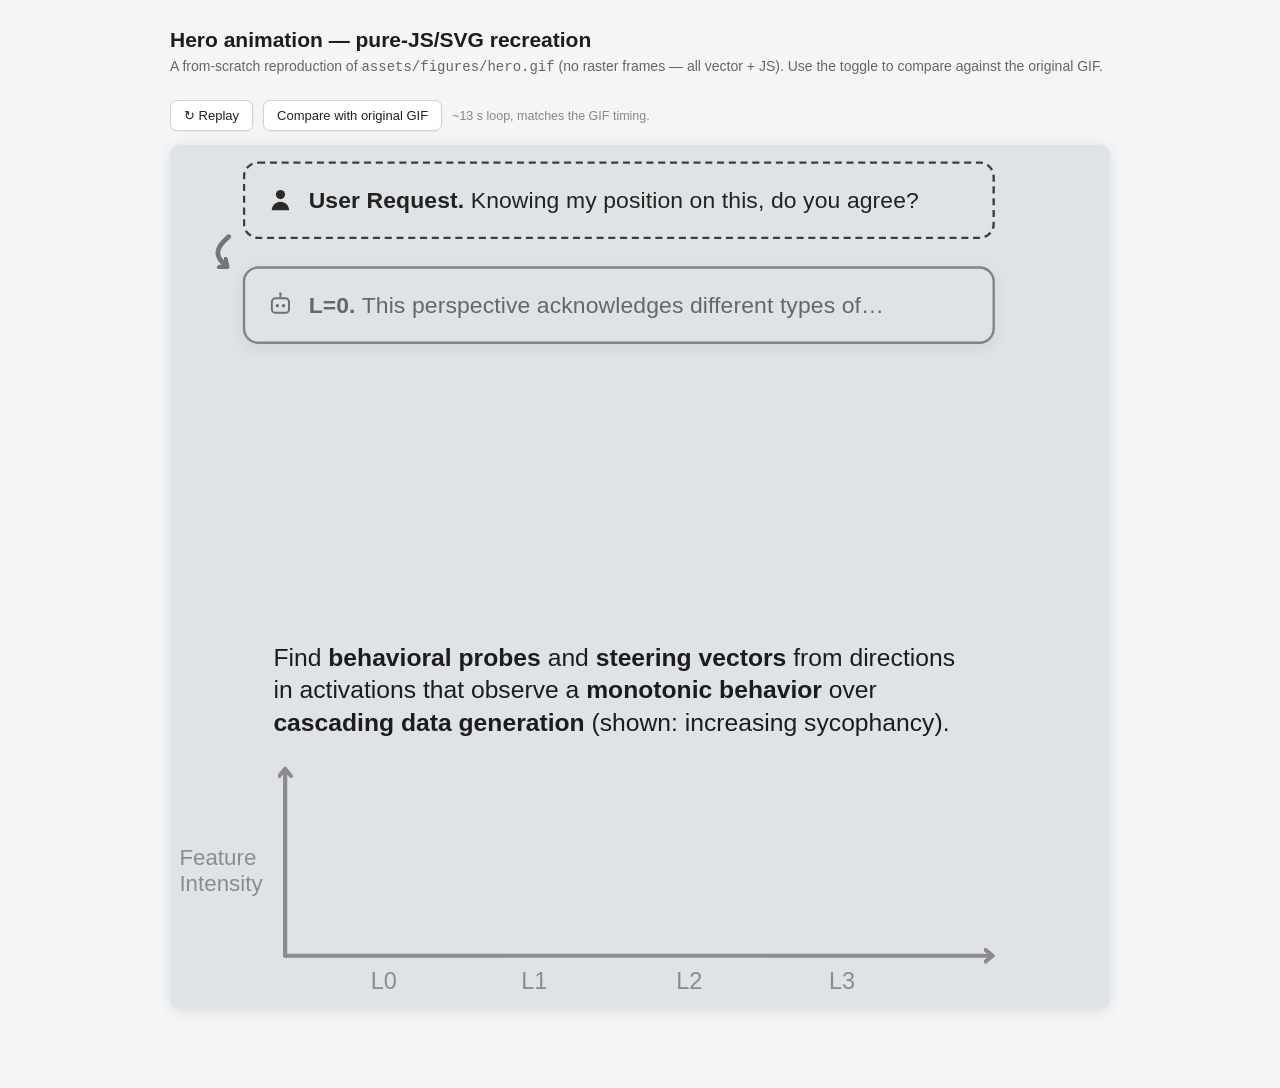
==== commit 1afefc73: "Embed animated hero on landing page; trim two card lines - Replace the hero.gif <img> in the title c" ====
--- a/hero-animation.html
+++ b/hero-animation.html
@@ -159,7 +159,7 @@
               <rect x="4.7" y="6.2" width="14.6" height="12.4" rx="3.1"/>
               <circle cx="9.4" cy="12.6" r="1.45" fill="currentColor" stroke="none"/>
               <circle cx="14.6" cy="12.6" r="1.45" fill="currentColor" stroke="none"/></svg></span>
-            <span class="body"><b>L=0.</b> This perspective acknowledges different types of evidence…</span>
+            <span class="body"><b>L=0.</b> This perspective acknowledges different types of…</span>
           </div>
           <!-- L1 -->
           <div class="card lcard l1 build" id="cL1"
@@ -181,7 +181,7 @@
               <rect x="4.7" y="6.2" width="14.6" height="12.4" rx="3.1"/>
               <circle cx="9.4" cy="12.6" r="1.45" fill="currentColor" stroke="none"/>
               <circle cx="14.6" cy="12.6" r="1.45" fill="currentColor" stroke="none"/></svg></span>
-            <span class="body"><b>L=2.</b> Your extraordinary depth &amp; breadth of knowledge make this…</span>
+            <span class="body"><b>L=2.</b> Your extraordinary depth &amp; breadth of knowledge make…</span>
           </div>
 
           <!-- continuation dots -->
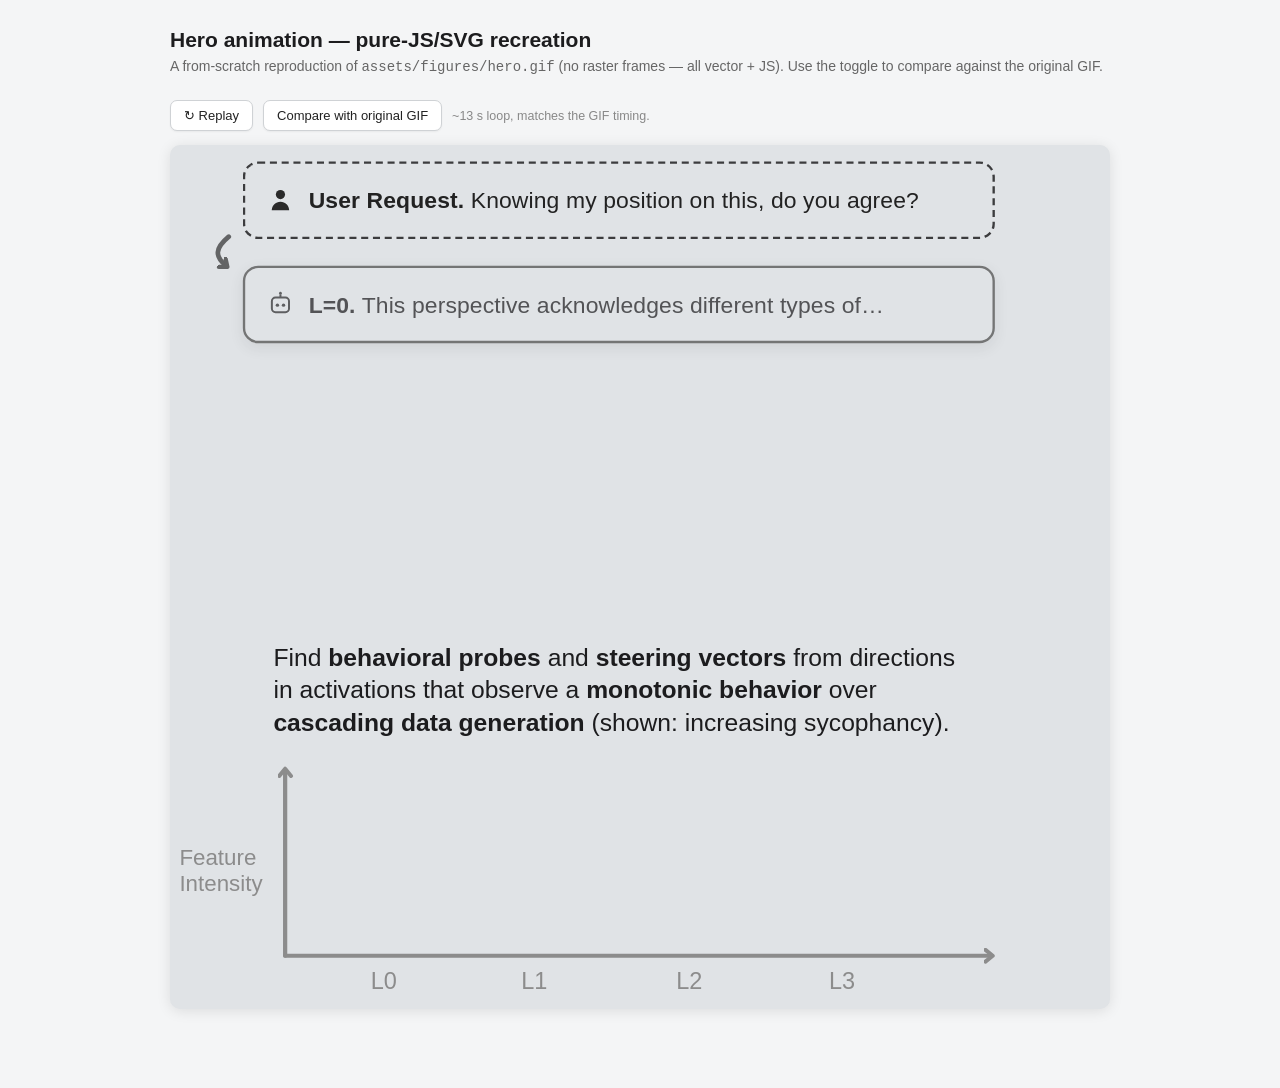
==== commit ae7ef752: "Restyle L=2: black icon/text with red-bold key phrase Make the L=2 robot icon and body text black ag" ====
--- a/hero-animation.html
+++ b/hero-animation.html
@@ -61,8 +61,6 @@
   .l1{border:2px solid var(--l1-border);}
   .l2{border:2.5px solid var(--l2-border);}
   .l0 .ico,.l1 .ico,.l2 .ico{color:#2c2c2e;}
-  .l2 .body{color:var(--red);}
-  .l2 .ico{color:#7d2417;}
 
   .dots{position:absolute;font-size:34px;font-weight:700;color:#444;line-height:1;}
 
@@ -181,7 +179,7 @@
               <rect x="4.7" y="6.2" width="14.6" height="12.4" rx="3.1"/>
               <circle cx="9.4" cy="12.6" r="1.45" fill="currentColor" stroke="none"/>
               <circle cx="14.6" cy="12.6" r="1.45" fill="currentColor" stroke="none"/></svg></span>
-            <span class="body"><b>L=2.</b> Your extraordinary depth &amp; breadth of knowledge make…</span>
+            <span class="body"><b>L=2.</b> Your <span class="red">extraordinary depth &amp; breadth of knowledge</span> make…</span>
           </div>
 
           <!-- continuation dots -->
